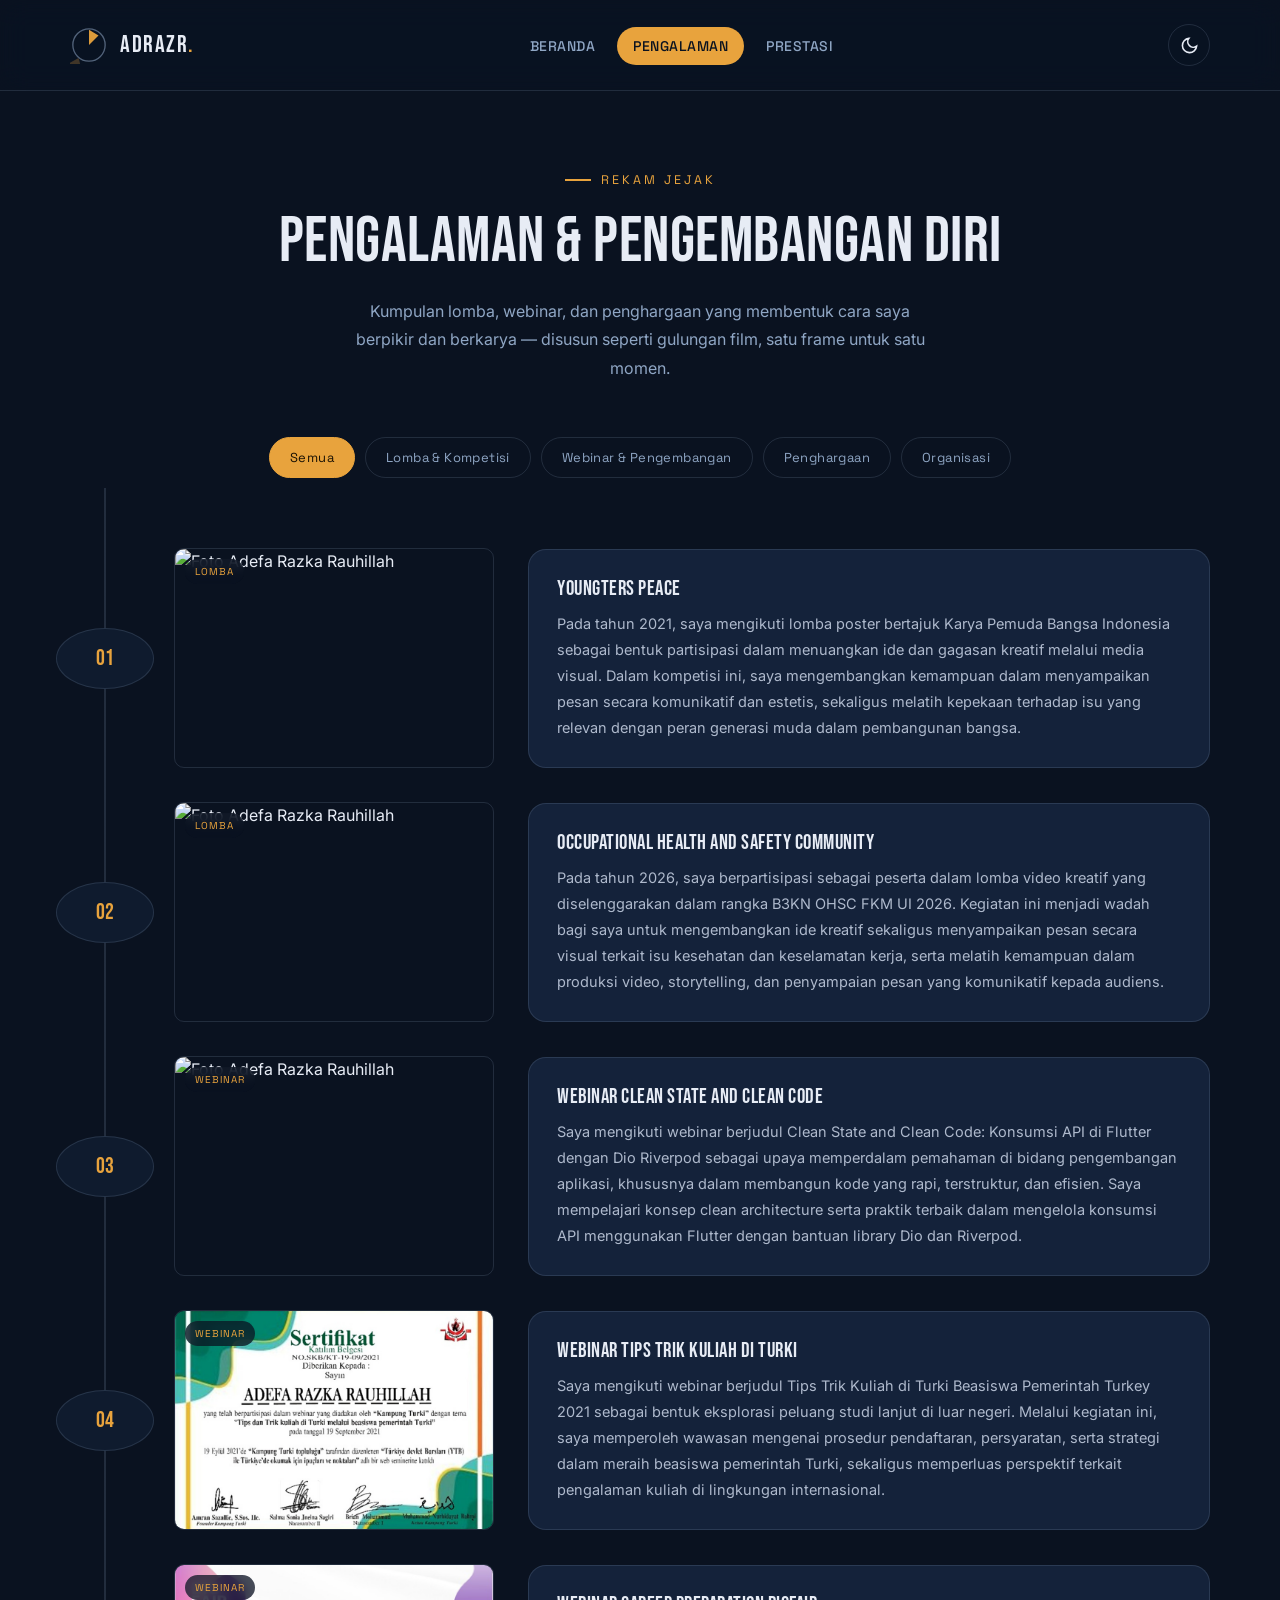
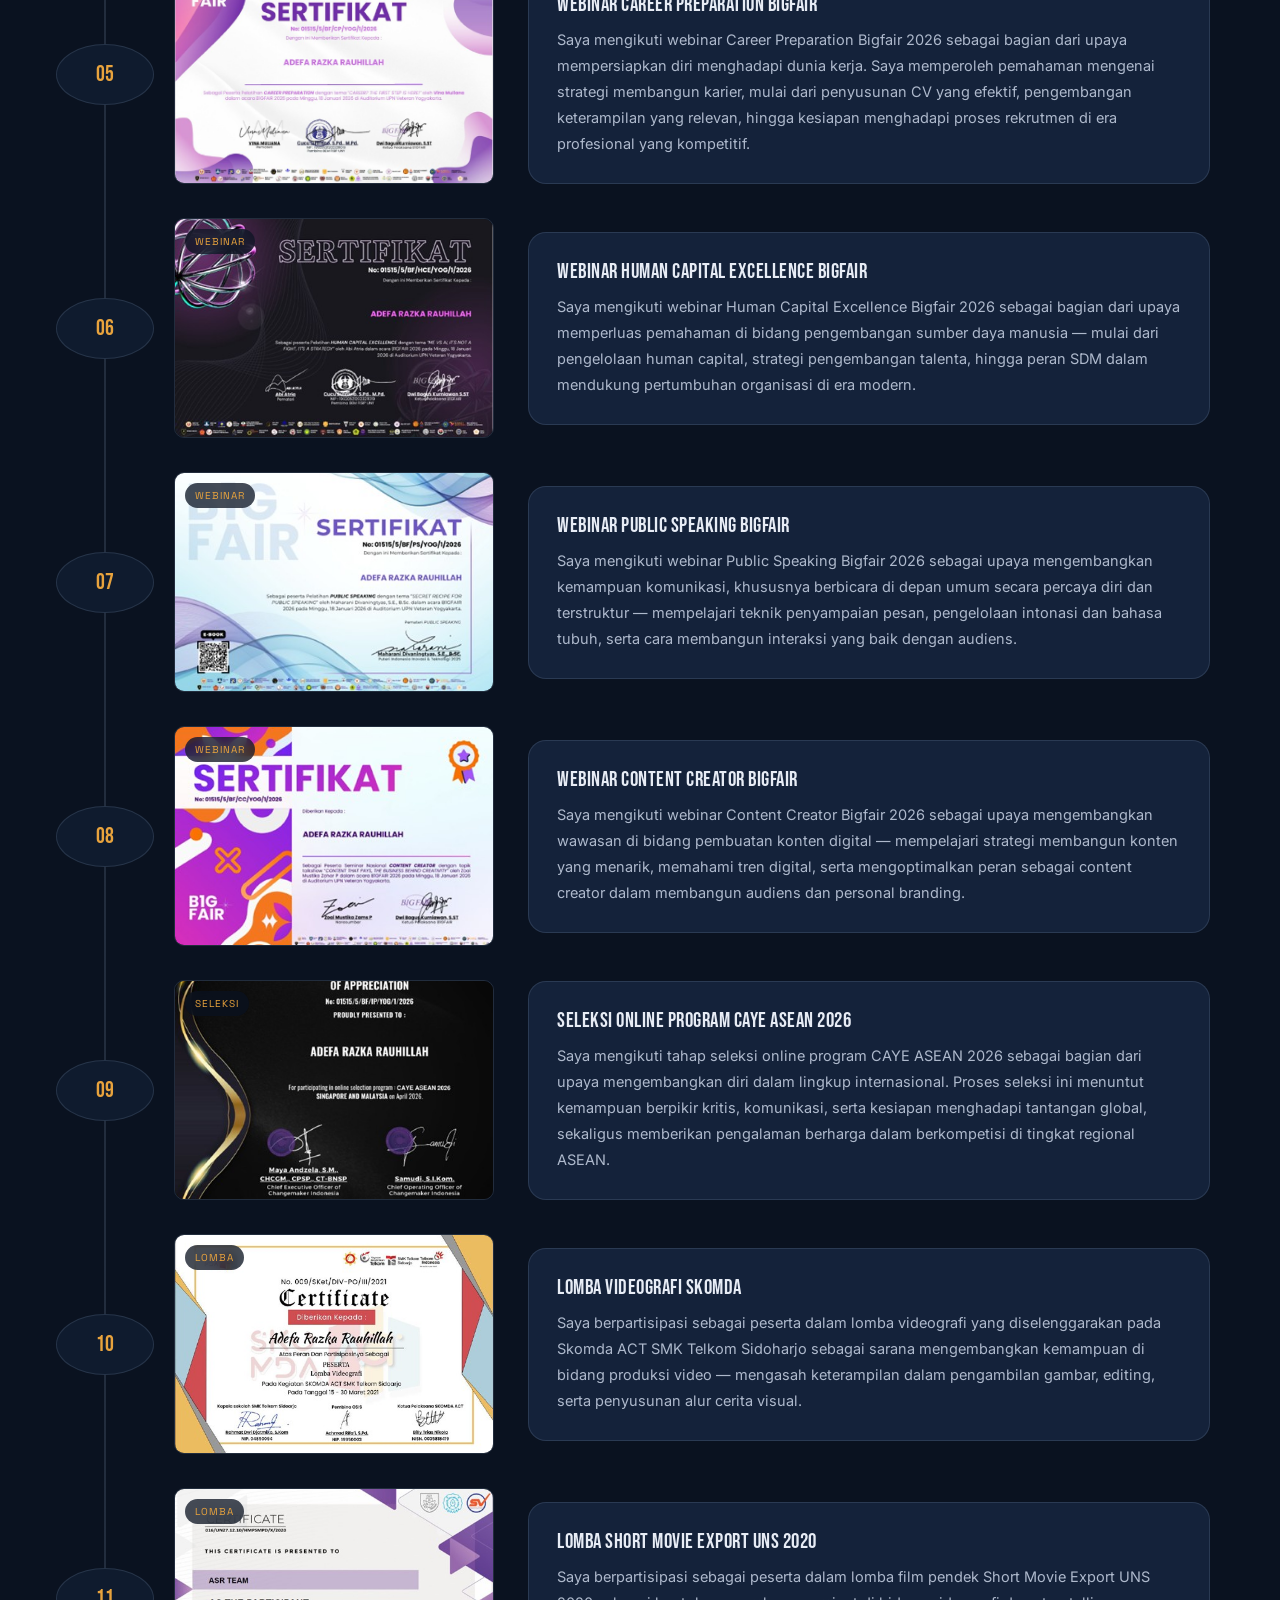
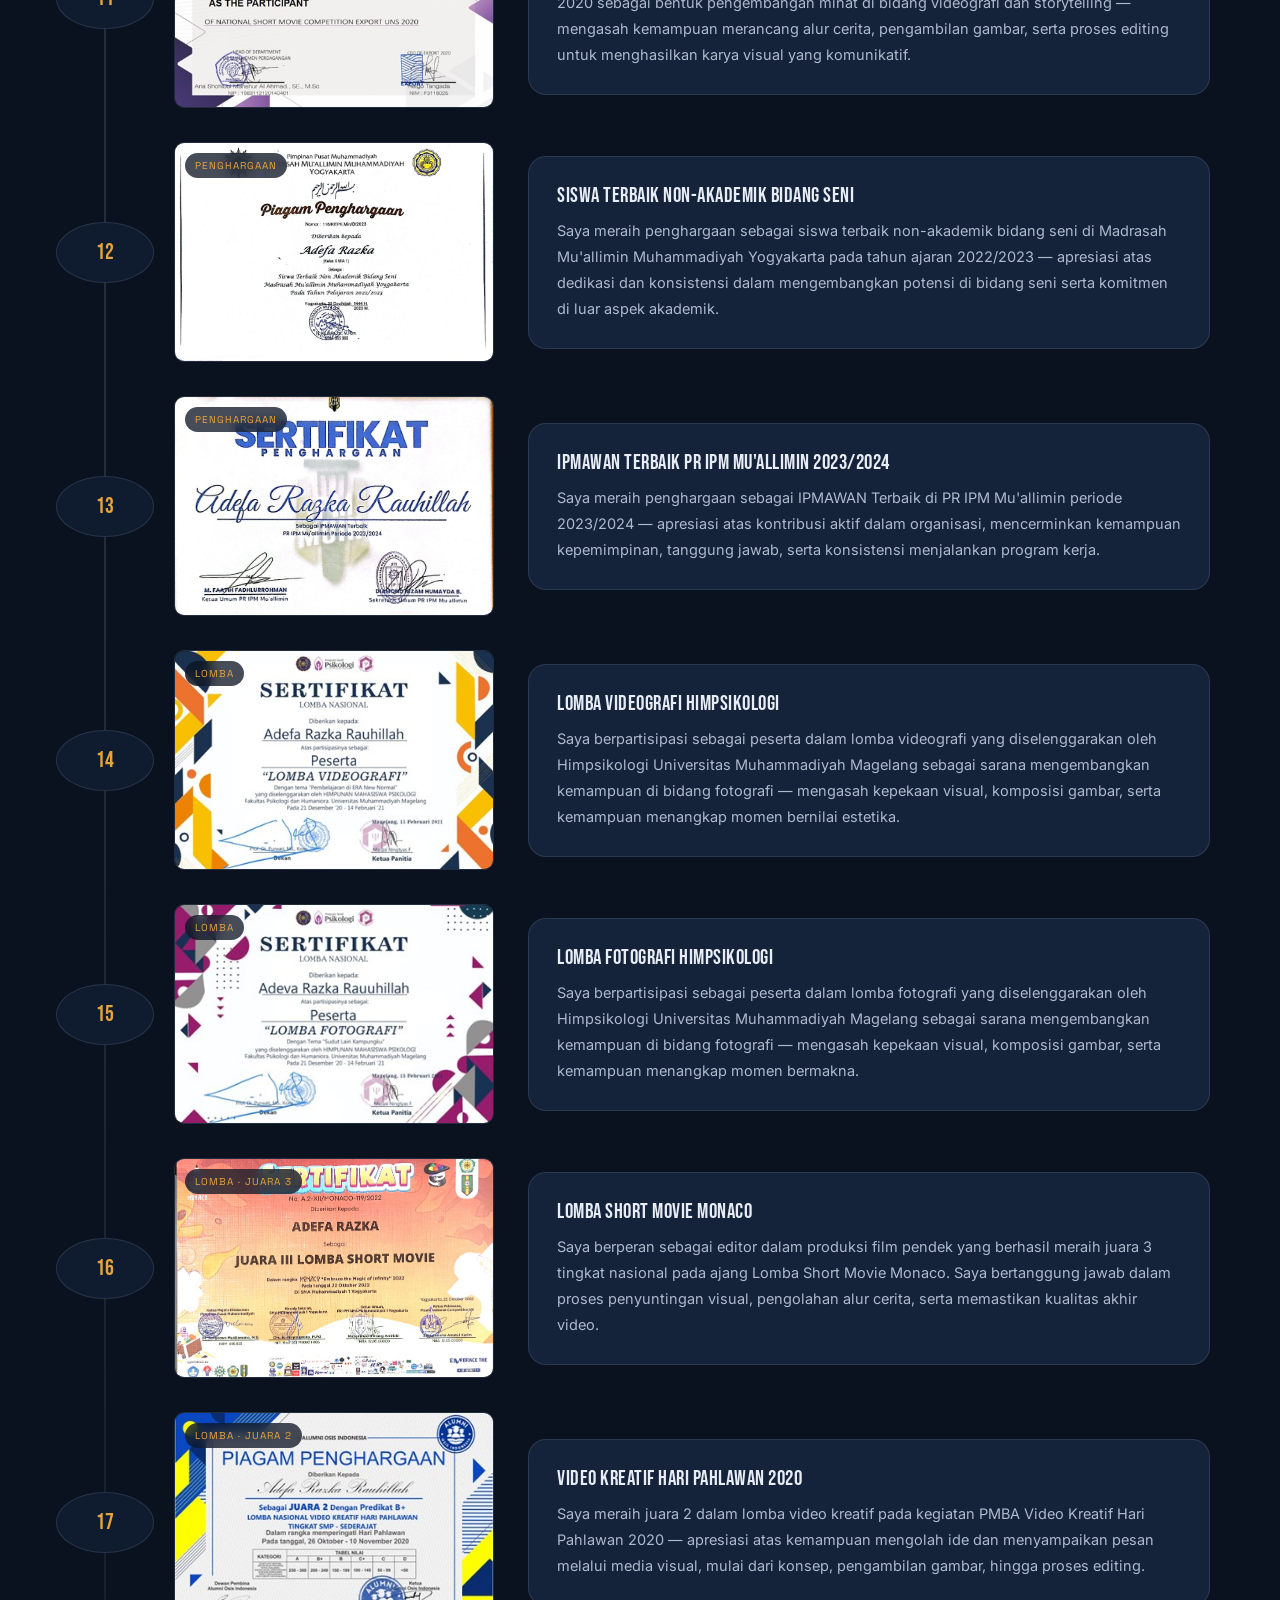
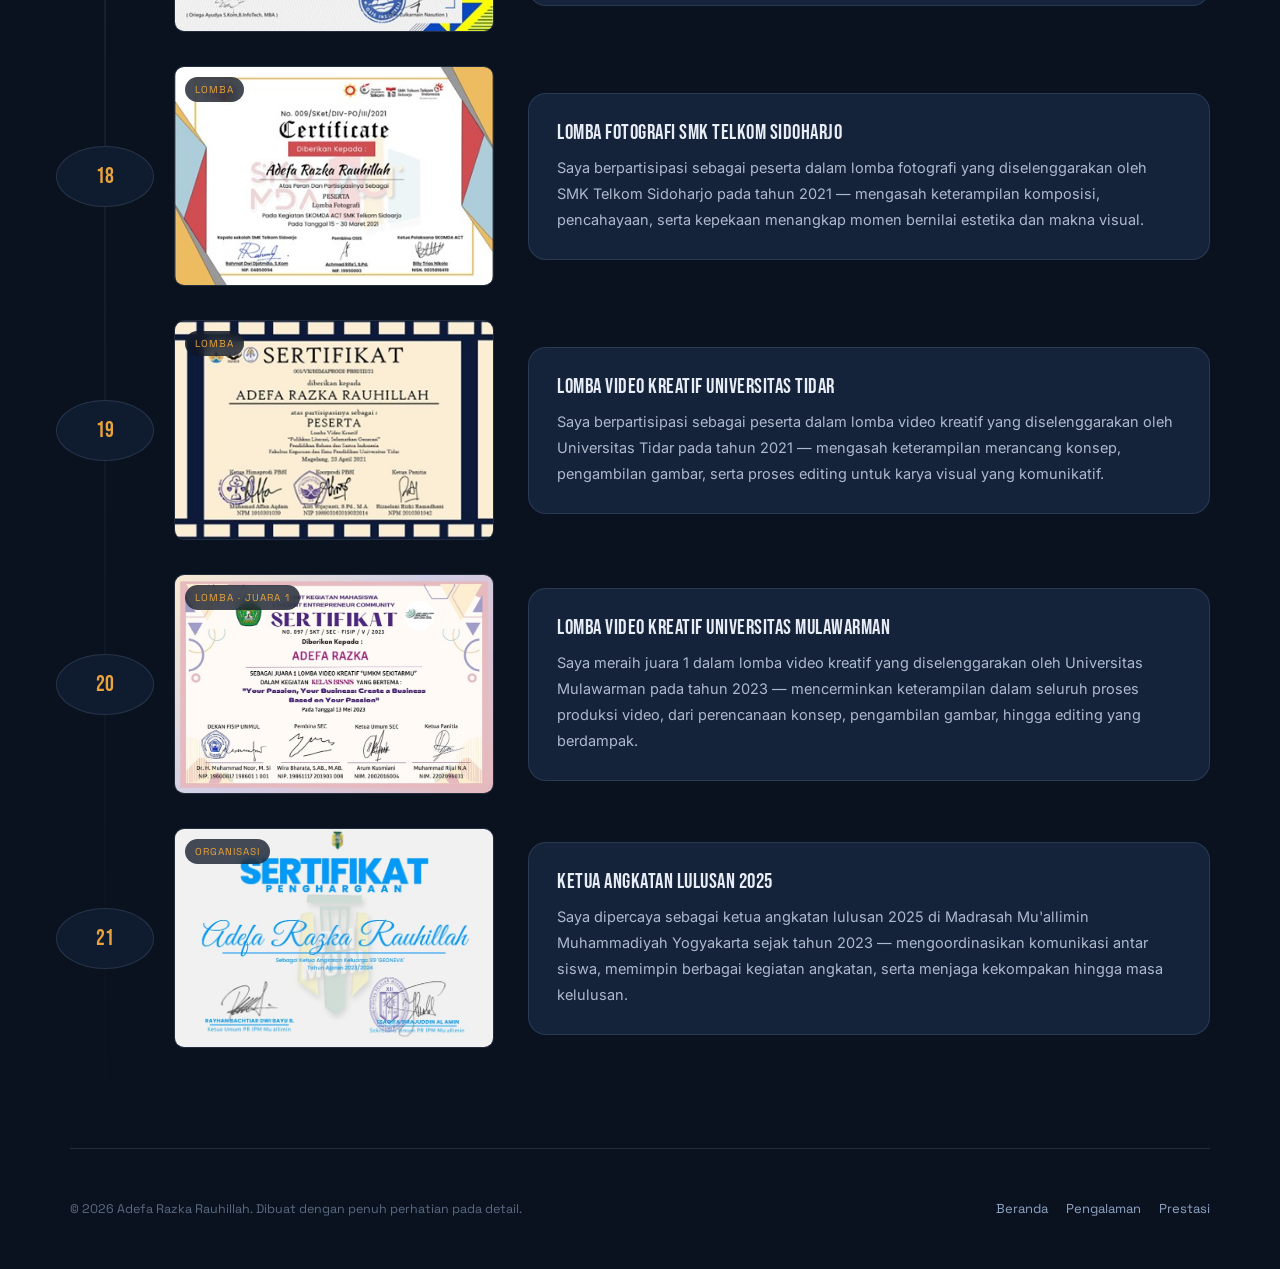
==== index1.html @ 3b056848 "first commit" ====
<!DOCTYPE html>
<html lang="id">
<head>
<meta charset="UTF-8">
<meta name="viewport" content="width=device-width, initial-scale=1.0">
<title>Pengalaman — Adefa Razka Rauhillah</title>
<meta name="description" content="Rekam jejak lomba, webinar, dan pengembangan diri Adefa Razka Rauhillah.">

<link href="https://cdn.jsdelivr.net/npm/bootstrap@5.3.0/dist/css/bootstrap.min.css" rel="stylesheet">
<link rel="stylesheet" href="stylee.css">
</head>
<body>

<nav class="navbar">
  <div class="container nav-inner">
    <a href="index.html" class="logo" aria-label="adrazr — beranda">
      <svg class="logo-mark" viewBox="0 0 40 40" xmlns="http://www.w3.org/2000/svg">
        <circle class="ring" cx="20" cy="20" r="17"></circle>
        <polygon class="blade" points="20,20 20,4 30,10" transform="rotate(0 20 20)"></polygon>
        <polygon class="blade" points="20,20 20,4 30,10" transform="rotate(60 20 20)"></polygon>
        <polygon class="blade" points="20,20 20,4 30,10" transform="rotate(120 20 20)"></polygon>
        <polygon class="blade" points="20,20 20,4 30,10" transform="rotate(180 20 20)"></polygon>
        <polygon class="blade" points="20,20 20,4 30,10" transform="rotate(240 20 20)"></polygon>
        <polygon class="blade" points="20,20 20,4 30,10" transform="rotate(300 20 20)"></polygon>
      </svg>
      <span class="logo-text">adrazr<span class="dot">.</span></span>
    </a>

    <ul class="nav-links">
      <li><a href="index.html">Beranda</a></li>
      <li><a href="index1.html">Pengalaman</a></li>
      <li><a href="index2.html">Prestasi</a></li>
    </ul>

    <div class="nav-tools">
      <button class="theme-toggle" aria-label="Ganti tema terang/gelap">
        <svg class="icon-moon" viewBox="0 0 24 24" fill="none" stroke="currentColor" stroke-width="2"><path d="M21 12.8A9 9 0 1 1 11.2 3 7 7 0 0 0 21 12.8Z"/></svg>
        <svg class="icon-sun" viewBox="0 0 24 24" fill="none" stroke="currentColor" stroke-width="2"><circle cx="12" cy="12" r="4"/><path d="M12 2v2M12 20v2M4.9 4.9l1.4 1.4M17.7 17.7l1.4 1.4M2 12h2M20 12h2M4.9 19.1l1.4-1.4M17.7 6.3l1.4-1.4"/></svg>
      </button>
      <button class="hamburger" aria-label="Buka menu"><span></span><span></span><span></span></button>
    </div>
  </div>
</nav>

<header class="prestasi-hero container">
  <div class="eyebrow" style="justify-content:center;">Rekam Jejak</div>
  <h1>Pengalaman &amp; Pengembangan Diri</h1>
  <p>Kumpulan lomba, webinar, dan penghargaan yang membentuk cara saya berpikir dan berkarya — disusun seperti gulungan film, satu frame untuk satu momen.</p>
</header>

<div class="container filter-bar">
  <button class="filter-btn active" data-filter="semua">Semua</button>
  <button class="filter-btn" data-filter="lomba">Lomba &amp; Kompetisi</button>
  <button class="filter-btn" data-filter="webinar">Webinar &amp; Pengembangan</button>
  <button class="filter-btn" data-filter="penghargaan">Penghargaan</button>
  <button class="filter-btn" data-filter="organisasi">Organisasi</button>
</div>

<section class="reel container">

  <div class="frame" data-category="lomba">
    <div class="frame-no">01</div>
    <div class="frame-media"><span class="frame-cat">Lomba</span><img src="asset/picture1.jpg" alt="Foto Adefa Razka Rauhillah"></div>
    <div class="frame-text">
      <h2>Youngters Peace</h2>
      <p>Pada tahun 2021, saya mengikuti lomba poster bertajuk Karya Pemuda Bangsa Indonesia sebagai bentuk partisipasi dalam menuangkan ide dan gagasan kreatif melalui media visual. Dalam kompetisi ini, saya mengembangkan kemampuan dalam menyampaikan pesan secara komunikatif dan estetis, sekaligus melatih kepekaan terhadap isu yang relevan dengan peran generasi muda dalam pembangunan bangsa.</p>
    </div>
  </div>

  <div class="frame" data-category="lomba">
    <div class="frame-no">02</div>
    <div class="frame-media"><span class="frame-cat">Lomba</span><img src="asset/picture2.jpg" alt="Foto Adefa Razka Rauhillah"></div>
    <div class="frame-text">
      <h2>Occupational Health and Safety Community</h2>
      <p>Pada tahun 2026, saya berpartisipasi sebagai peserta dalam lomba video kreatif yang diselenggarakan dalam rangka B3KN OHSC FKM UI 2026. Kegiatan ini menjadi wadah bagi saya untuk mengembangkan ide kreatif sekaligus menyampaikan pesan secara visual terkait isu kesehatan dan keselamatan kerja, serta melatih kemampuan dalam produksi video, storytelling, dan penyampaian pesan yang komunikatif kepada audiens.</p>
    </div>
  </div>

  <div class="frame" data-category="webinar">
    <div class="frame-no">03</div>
    <div class="frame-media"><span class="frame-cat">Webinar</span><img src="asset/picture3.jpg" alt="Foto Adefa Razka Rauhillah"></div>
    <div class="frame-text">
      <h2>Webinar Clean State and Clean Code</h2>
      <p>Saya mengikuti webinar berjudul Clean State and Clean Code: Konsumsi API di Flutter dengan Dio Riverpod sebagai upaya memperdalam pemahaman di bidang pengembangan aplikasi, khususnya dalam membangun kode yang rapi, terstruktur, dan efisien. Saya mempelajari konsep clean architecture serta praktik terbaik dalam mengelola konsumsi API menggunakan Flutter dengan bantuan library Dio dan Riverpod.</p>
    </div>
  </div>

  <div class="frame" data-category="webinar">
    <div class="frame-no">04</div>
    <div class="frame-media"><span class="frame-cat">Webinar</span><img src="asset/Picture4.jpg" alt="Foto Adefa Razka Rauhillah"></div>
    <div class="frame-text">
      <h2>Webinar Tips Trik Kuliah di Turki</h2>
      <p>Saya mengikuti webinar berjudul Tips Trik Kuliah di Turki Beasiswa Pemerintah Turkey 2021 sebagai bentuk eksplorasi peluang studi lanjut di luar negeri. Melalui kegiatan ini, saya memperoleh wawasan mengenai prosedur pendaftaran, persyaratan, serta strategi dalam meraih beasiswa pemerintah Turki, sekaligus memperluas perspektif terkait pengalaman kuliah di lingkungan internasional.</p>
    </div>
  </div>

  <div class="frame" data-category="webinar">
    <div class="frame-no">05</div>
    <div class="frame-media"><span class="frame-cat">Webinar</span><img src="asset/Picture5.jpg" alt="Foto Adefa Razka Rauhillah"></div>
    <div class="frame-text">
      <h2>Webinar Career Preparation Bigfair</h2>
      <p>Saya mengikuti webinar Career Preparation Bigfair 2026 sebagai bagian dari upaya mempersiapkan diri menghadapi dunia kerja. Saya memperoleh pemahaman mengenai strategi membangun karier, mulai dari penyusunan CV yang efektif, pengembangan keterampilan yang relevan, hingga kesiapan menghadapi proses rekrutmen di era profesional yang kompetitif.</p>
    </div>
  </div>

  <div class="frame" data-category="webinar">
    <div class="frame-no">06</div>
    <div class="frame-media"><span class="frame-cat">Webinar</span><img src="asset/Picture6.jpg" alt="Foto Adefa Razka Rauhillah"></div>
    <div class="frame-text">
      <h2>Webinar Human Capital Excellence Bigfair</h2>
      <p>Saya mengikuti webinar Human Capital Excellence Bigfair 2026 sebagai bagian dari upaya memperluas pemahaman di bidang pengembangan sumber daya manusia — mulai dari pengelolaan human capital, strategi pengembangan talenta, hingga peran SDM dalam mendukung pertumbuhan organisasi di era modern.</p>
    </div>
  </div>

  <div class="frame" data-category="webinar">
    <div class="frame-no">07</div>
    <div class="frame-media"><span class="frame-cat">Webinar</span><img src="asset/Picture7.jpg" alt="Foto Adefa Razka Rauhillah"></div>
    <div class="frame-text">
      <h2>Webinar Public Speaking Bigfair</h2>
      <p>Saya mengikuti webinar Public Speaking Bigfair 2026 sebagai upaya mengembangkan kemampuan komunikasi, khususnya berbicara di depan umum secara percaya diri dan terstruktur — mempelajari teknik penyampaian pesan, pengelolaan intonasi dan bahasa tubuh, serta cara membangun interaksi yang baik dengan audiens.</p>
    </div>
  </div>

  <div class="frame" data-category="webinar">
    <div class="frame-no">08</div>
    <div class="frame-media"><span class="frame-cat">Webinar</span><img src="asset/Picture8.jpg" alt="Foto Adefa Razka Rauhillah"></div>
    <div class="frame-text">
      <h2>Webinar Content Creator Bigfair</h2>
      <p>Saya mengikuti webinar Content Creator Bigfair 2026 sebagai upaya mengembangkan wawasan di bidang pembuatan konten digital — mempelajari strategi membangun konten yang menarik, memahami tren digital, serta mengoptimalkan peran sebagai content creator dalam membangun audiens dan personal branding.</p>
    </div>
  </div>

  <div class="frame" data-category="lomba">
    <div class="frame-no">09</div>
    <div class="frame-media"><span class="frame-cat">Seleksi</span><img src="asset/Picture9.jpg" alt="Foto Adefa Razka Rauhillah"></div>
    <div class="frame-text">
      <h2>Seleksi Online Program CAYE ASEAN 2026</h2>
      <p>Saya mengikuti tahap seleksi online program CAYE ASEAN 2026 sebagai bagian dari upaya mengembangkan diri dalam lingkup internasional. Proses seleksi ini menuntut kemampuan berpikir kritis, komunikasi, serta kesiapan menghadapi tantangan global, sekaligus memberikan pengalaman berharga dalam berkompetisi di tingkat regional ASEAN.</p>
    </div>
  </div>

  <div class="frame" data-category="lomba">
    <div class="frame-no">10</div>
    <div class="frame-media"><span class="frame-cat">Lomba</span><img src="asset/Picture10.jpg" alt="Foto Adefa Razka Rauhillah"></div>
    <div class="frame-text">
      <h2>Lomba Videografi Skomda</h2>
      <p>Saya berpartisipasi sebagai peserta dalam lomba videografi yang diselenggarakan pada Skomda ACT SMK Telkom Sidoharjo sebagai sarana mengembangkan kemampuan di bidang produksi video — mengasah keterampilan dalam pengambilan gambar, editing, serta penyusunan alur cerita visual.</p>
    </div>
  </div>

  <div class="frame" data-category="lomba">
    <div class="frame-no">11</div>
    <div class="frame-media"><span class="frame-cat">Lomba</span><img src="asset/Picture11.jpg" alt="Foto Adefa Razka Rauhillah"></div>
    <div class="frame-text">
      <h2>Lomba Short Movie Export UNS 2020</h2>
      <p>Saya berpartisipasi sebagai peserta dalam lomba film pendek Short Movie Export UNS 2020 sebagai bentuk pengembangan minat di bidang videografi dan storytelling — mengasah kemampuan merancang alur cerita, pengambilan gambar, serta proses editing untuk menghasilkan karya visual yang komunikatif.</p>
    </div>
  </div>

  <div class="frame" data-category="penghargaan">
    <div class="frame-no">12</div>
    <div class="frame-media"><span class="frame-cat">Penghargaan</span><img src="asset/Picture12.jpg" alt="Foto Adefa Razka Rauhillah"></div>
    <div class="frame-text">
      <h2>Siswa Terbaik Non-Akademik Bidang Seni</h2>
      <p>Saya meraih penghargaan sebagai siswa terbaik non-akademik bidang seni di Madrasah Mu'allimin Muhammadiyah Yogyakarta pada tahun ajaran 2022/2023 — apresiasi atas dedikasi dan konsistensi dalam mengembangkan potensi di bidang seni serta komitmen di luar aspek akademik.</p>
    </div>
  </div>

  <div class="frame" data-category="penghargaan">
    <div class="frame-no">13</div>
    <div class="frame-media"><span class="frame-cat">Penghargaan</span><img src="asset/Picture13.jpg" alt="Foto Adefa Razka Rauhillah"></div>
    <div class="frame-text">
      <h2>IPMAWAN Terbaik PR IPM Mu'allimin 2023/2024</h2>
      <p>Saya meraih penghargaan sebagai IPMAWAN Terbaik di PR IPM Mu'allimin periode 2023/2024 — apresiasi atas kontribusi aktif dalam organisasi, mencerminkan kemampuan kepemimpinan, tanggung jawab, serta konsistensi menjalankan program kerja.</p>
    </div>
  </div>

  <div class="frame" data-category="lomba">
    <div class="frame-no">14</div>
    <div class="frame-media"><span class="frame-cat">Lomba</span><img src="asset/Picture14.jpg" alt="Foto Adefa Razka Rauhillah"></div>
    <div class="frame-text">
      <h2>Lomba Videografi Himpsikologi</h2>
      <p>Saya berpartisipasi sebagai peserta dalam lomba videografi yang diselenggarakan oleh Himpsikologi Universitas Muhammadiyah Magelang sebagai sarana mengembangkan kemampuan di bidang fotografi — mengasah kepekaan visual, komposisi gambar, serta kemampuan menangkap momen bernilai estetika.</p>
    </div>
  </div>

  <div class="frame" data-category="lomba">
    <div class="frame-no">15</div>
    <div class="frame-media"><span class="frame-cat">Lomba</span><img src="asset/Picture15.jpg" alt="Foto Adefa Razka Rauhillah"></div>
    <div class="frame-text">
      <h2>Lomba Fotografi Himpsikologi</h2>
      <p>Saya berpartisipasi sebagai peserta dalam lomba fotografi yang diselenggarakan oleh Himpsikologi Universitas Muhammadiyah Magelang sebagai sarana mengembangkan kemampuan di bidang fotografi — mengasah kepekaan visual, komposisi gambar, serta kemampuan menangkap momen bermakna.</p>
    </div>
  </div>

  <div class="frame" data-category="lomba">
    <div class="frame-no">16</div>
    <div class="frame-media"><span class="frame-cat">Lomba · Juara 3</span><img src="asset/Picture16.jpg" alt="Foto Adefa Razka Rauhillah"></div>
    <div class="frame-text">
      <h2>Lomba Short Movie Monaco</h2>
      <p>Saya berperan sebagai editor dalam produksi film pendek yang berhasil meraih juara 3 tingkat nasional pada ajang Lomba Short Movie Monaco. Saya bertanggung jawab dalam proses penyuntingan visual, pengolahan alur cerita, serta memastikan kualitas akhir video.</p>
    </div>
  </div>

  <div class="frame" data-category="lomba">
    <div class="frame-no">17</div>
    <div class="frame-media"><span class="frame-cat">Lomba · Juara 2</span><img src="asset/Picture17.jpg" alt="Foto Adefa Razka Rauhillah"></div>
    <div class="frame-text">
      <h2>Video Kreatif Hari Pahlawan 2020</h2>
      <p>Saya meraih juara 2 dalam lomba video kreatif pada kegiatan PMBA Video Kreatif Hari Pahlawan 2020 — apresiasi atas kemampuan mengolah ide dan menyampaikan pesan melalui media visual, mulai dari konsep, pengambilan gambar, hingga proses editing.</p>
    </div>
  </div>

  <div class="frame" data-category="lomba">
    <div class="frame-no">18</div>
    <div class="frame-media"><span class="frame-cat">Lomba</span><img src="asset/Picture18.jpg" alt="Foto Adefa Razka Rauhillah"></div>
    <div class="frame-text">
      <h2>Lomba Fotografi SMK Telkom Sidoharjo</h2>
      <p>Saya berpartisipasi sebagai peserta dalam lomba fotografi yang diselenggarakan oleh SMK Telkom Sidoharjo pada tahun 2021 — mengasah keterampilan komposisi, pencahayaan, serta kepekaan menangkap momen bernilai estetika dan makna visual.</p>
    </div>
  </div>

  <div class="frame" data-category="lomba">
    <div class="frame-no">19</div>
    <div class="frame-media"><span class="frame-cat">Lomba</span><img src="asset/Picture19.jpg" alt="Foto Adefa Razka Rauhillah"></div>
    <div class="frame-text">
      <h2>Lomba Video Kreatif Universitas Tidar</h2>
      <p>Saya berpartisipasi sebagai peserta dalam lomba video kreatif yang diselenggarakan oleh Universitas Tidar pada tahun 2021 — mengasah keterampilan merancang konsep, pengambilan gambar, serta proses editing untuk karya visual yang komunikatif.</p>
    </div>
  </div>

  <div class="frame" data-category="lomba">
    <div class="frame-no">20</div>
    <div class="frame-media"><span class="frame-cat">Lomba · Juara 1</span><img src="asset/Picture20.jpg" alt="Foto Adefa Razka Rauhillah"></div>
    <div class="frame-text">
      <h2>Lomba Video Kreatif Universitas Mulawarman</h2>
      <p>Saya meraih juara 1 dalam lomba video kreatif yang diselenggarakan oleh Universitas Mulawarman pada tahun 2023 — mencerminkan keterampilan dalam seluruh proses produksi video, dari perencanaan konsep, pengambilan gambar, hingga editing yang berdampak.</p>
    </div>
  </div>

  <div class="frame" data-category="organisasi">
    <div class="frame-no">21</div>
    <div class="frame-media"><span class="frame-cat">Organisasi</span><img src="asset/Picture22.jpg" alt="Foto Adefa Razka Rauhillah"></div>
    <div class="frame-text">
      <h2>Ketua Angkatan Lulusan 2025</h2>
      <p>Saya dipercaya sebagai ketua angkatan lulusan 2025 di Madrasah Mu'allimin Muhammadiyah Yogyakarta sejak tahun 2023 — mengoordinasikan komunikasi antar siswa, memimpin berbagai kegiatan angkatan, serta menjaga kekompakan hingga masa kelulusan.</p>
    </div>
  </div>

</section>

<footer class="footer container">
  <small>© 2026 Adefa Razka Rauhillah. Dibuat dengan penuh perhatian pada detail.</small>
  <div class="flinks">
    <a href="index.html">Beranda</a>
    <a href="index1.html">Pengalaman</a>
    <a href="index2.html">Prestasi</a>
  </div>
</footer>

<button class="to-top" aria-label="Kembali ke atas">↑</button>

<script src="script.js"></script>
</body>
</html>
---- stylee.css ----
/* ==========================================================================
   ADRAZR — PORTFOLIO STYLESHEET
   Tema: "Behind the Lens" — aperture, color-grading (teal x amber), film reel
   ========================================================================== */

@import url('https://fonts.googleapis.com/css2?family=Bebas+Neue&family=Space+Grotesk:wght@400;500;600;700&family=Inter:wght@400;500;600&display=swap');

:root{
  /* -------- warna: night-grade (dingin) x tungsten (hangat) -------- */
  --ink:        #0A1220;
  --navy:       #0F1B2E;
  --panel:      #14223A;
  --panel-2:    #1B2C48;
  --steel:      #3E5C76;
  --mist:       #8FA6C4;
  --mist-dim:   #5B6B82;
  --paper:      #EEF1F6;
  --paper-2:    #FFFFFF;
  --ink-text:   #10192B;
  --muted:      #55637A;
  --amber:      #E8A33D;
  --amber-2:    #F2C275;
  --line:       rgba(143,166,196,0.18);

  --font-display: 'Bebas Neue', sans-serif;
  --font-ui: 'Space Grotesk', sans-serif;
  --font-body: 'Inter', sans-serif;

  --radius: 18px;
  --radius-sm: 10px;
  --ease: cubic-bezier(.22,.68,.28,1);

  color-scheme: dark;
}

/* -------- mode terang (toggle) -------- */
body.light{
  --bg-app: var(--paper);
  --text-app: var(--ink-text);
}
body:not(.light){
  --bg-app: var(--ink);
  --text-app: #E7ECF5;
}

*,*::before,*::after{ box-sizing:border-box; }
html{ scroll-behavior:smooth; }

body{
  margin:0;
  background: var(--bg-app);
  color: var(--text-app);
  font-family: var(--font-body);
  -webkit-font-smoothing:antialiased;
  overflow-x:hidden;
  transition: background .4s var(--ease), color .4s var(--ease);
}

img{ max-width:100%; display:block; }
a{ color:inherit; text-decoration:none; }
ul{ margin:0; padding:0; list-style:none; }
h1,h2,h3{ font-family: var(--font-display); letter-spacing:.5px; margin:0; }
p{ margin:0; }

/* scrollbar sinematik */
::-webkit-scrollbar{ width:10px; }
::-webkit-scrollbar-track{ background: var(--ink); }
::-webkit-scrollbar-thumb{ background: var(--amber); border-radius:10px; }

.container{ width:min(1180px, 92%); margin-inline:auto; }
.reveal{ opacity:0; transform: translateY(36px); transition: opacity .7s var(--ease), transform .7s var(--ease); }
.reveal.show{ opacity:1; transform: translateY(0); }

.eyebrow{
  font-family: var(--font-ui);
  font-size:12.5px;
  letter-spacing:3px;
  text-transform:uppercase;
  color: var(--amber);
  display:flex; align-items:center; gap:10px;
  margin-bottom:14px;
}
.eyebrow::before{
  content:""; width:26px; height:2px; background: var(--amber);
}

.btn{
  font-family: var(--font-ui);
  font-weight:600;
  font-size:14.5px;
  letter-spacing:.4px;
  padding:13px 26px;
  border-radius: 999px;
  border:1px solid transparent;
  cursor:pointer;
  display:inline-flex;
  align-items:center;
  gap:8px;
  transition: transform .25s var(--ease), background .25s, color .25s, border-color .25s;
}
.btn-solid{ background: var(--amber); color:#1a1204; }
.btn-solid:hover{ transform:translateY(-3px); background: var(--amber-2); }
.btn-outline{ border-color: var(--line); color: var(--text-app); }
.btn-outline:hover{ border-color: var(--amber); color: var(--amber); transform:translateY(-3px); }

/* ==========================================================================
   NAVBAR
   ========================================================================== */
.navbar{
  position:sticky; top:0; z-index:999;
  background: rgba(10,18,32,0.72);
  backdrop-filter: blur(14px) saturate(140%);
  border-bottom:1px solid var(--line);
  transition: box-shadow .3s, background .3s;
}
body.light .navbar{ background: rgba(255,255,255,0.75); }
.navbar.scrolled{ box-shadow: 0 10px 30px rgba(0,0,0,.35); }

.nav-inner{
  display:flex; align-items:center; justify-content:space-between;
  padding:16px 0;
}

.logo{ display:flex; align-items:center; gap:12px; }
.logo-mark{ width:38px; height:38px; flex-shrink:0; }
.logo-mark .ring{ fill:none; stroke: var(--mist); stroke-width:1.4; opacity:.55; }
.logo-mark .blade{ fill: var(--amber); transform-origin:20px 20px; }
.logo-mark .blade:nth-child(2){ opacity:.95; }
.logo-mark .blade:nth-child(3){ opacity:.8; }
.logo-mark .blade:nth-child(4){ opacity:.65; }
.logo-mark .blade:nth-child(5){ opacity:.5; }
.logo-mark .blade:nth-child(6){ opacity:.35; }
.logo-mark .blade:nth-child(7){ opacity:.25; }
.logo:hover .logo-mark{ animation: iris-spin .6s var(--ease); }
@keyframes iris-spin{ to{ transform: rotate(45deg); } }

.logo-text{
  font-family: var(--font-display);
  font-size:24px;
  letter-spacing:1.5px;
  text-transform:lowercase;
  color: var(--text-app);
}
.logo-text .dot{ color: var(--amber); }

.nav-links{ display:flex; align-items:center; gap:6px; }
.nav-links a{
  font-family: var(--font-ui);
  font-size:14px; font-weight:500; letter-spacing:.5px;
  text-transform:uppercase;
  padding:10px 16px;
  border-radius:999px;
  position:relative;
  color: var(--mist);
  transition: color .25s, background .25s;
}
.nav-links a:hover{ color: var(--text-app); background: var(--panel); }
.nav-links a.active{ color: var(--ink); background: var(--amber); }
body.light .nav-links a.active{ color:#1a1204; }

.nav-tools{ display:flex; align-items:center; gap:10px; }
.theme-toggle{
  width:42px; height:42px; border-radius:50%;
  border:1px solid var(--line); background:transparent;
  color: var(--text-app); cursor:pointer;
  display:flex; align-items:center; justify-content:center;
  transition: transform .3s var(--ease), border-color .3s;
}
.theme-toggle:hover{ transform: rotate(20deg); border-color: var(--amber); }
.theme-toggle svg{ width:19px; height:19px; }
.theme-toggle .icon-sun{ display:none; }
body.light .theme-toggle .icon-moon{ display:none; }
body.light .theme-toggle .icon-sun{ display:block; }

.hamburger{
  display:none; width:42px; height:42px; border-radius:50%;
  border:1px solid var(--line); background:transparent; cursor:pointer;
  position:relative;
}
.hamburger span{
  position:absolute; left:11px; right:11px; height:2px; background: var(--text-app);
  transition: transform .3s, opacity .3s;
}
.hamburger span:nth-child(1){ top:15px; }
.hamburger span:nth-child(2){ top:20px; }
.hamburger span:nth-child(3){ top:25px; }
.navbar.open .hamburger span:nth-child(1){ transform: translateY(5px) rotate(45deg); }
.navbar.open .hamburger span:nth-child(2){ opacity:0; }
.navbar.open .hamburger span:nth-child(3){ transform: translateY(-5px) rotate(-45deg); }

/* ==========================================================================
   HERO
   ========================================================================== */
.hero{
  position:relative;
  padding:110px 0 90px;
  overflow:hidden;
  background:
    radial-gradient(60% 50% at 82% 10%, rgba(232,163,61,0.14), transparent 60%),
    radial-gradient(70% 60% at 10% 90%, rgba(63,92,118,0.35), transparent 60%);
}
.hero-grain{
  position:absolute; inset:0; pointer-events:none; opacity:.05; mix-blend-mode:overlay;
}
.hero-inner{
  display:grid; grid-template-columns:1.15fr .85fr; gap:60px; align-items:center;
}
.slate{
  display:inline-flex; align-items:center; gap:10px;
  font-family: var(--font-ui); font-size:12px; letter-spacing:2px; text-transform:uppercase;
  color: var(--mist); border:1px solid var(--line); padding:8px 16px; border-radius:999px;
  margin-bottom:26px;
}
.slate .dot{ width:8px; height:8px; border-radius:50%; background:#ff5f57; }

.greeting-row{ min-height:64px; margin-bottom:6px; }
.greeting-text{
  font-family: var(--font-display);
  font-size: clamp(34px, 5vw, 54px);
  color: var(--amber);
  letter-spacing:1px;
}
.greeting-text::after{
  content:"|"; margin-left:4px; color: var(--amber); animation: blink 1s step-end infinite;
}
@keyframes blink{ 50%{ opacity:0; } }

.hero h1{
  font-size: clamp(40px, 6.4vw, 76px);
  line-height:1;
  color: var(--text-app);
  margin-bottom:18px;
}
.hero h1 span{ color: var(--amber); }

.role-marquee{
  display:flex; flex-wrap:wrap; gap:10px; margin-bottom:26px;
}
.role-pill{
  font-family: var(--font-ui); font-size:13px; letter-spacing:.4px;
  padding:8px 15px; border-radius:999px; border:1px solid var(--line); color: var(--mist);
}

.hero p.desc{
  color: var(--muted);
  font-size:16px; line-height:1.8;
  max-width:560px;
  margin-bottom:34px;
}
body:not(.light) .hero p.desc{ color:#B7C2D6; }

.hero-cta{ display:flex; gap:16px; flex-wrap:wrap; margin-bottom:46px; }

.stat-row{ display:flex; gap:38px; flex-wrap:wrap; }
.stat b{
  font-family: var(--font-display); font-size:38px; color: var(--text-app); display:block;
  line-height:1;
}
.stat b .amber{ color: var(--amber); }
.stat span{ font-family: var(--font-ui); font-size:12px; letter-spacing:.5px; color: var(--mist); text-transform:uppercase; }

/* -------- foto hero: bingkai aperture -------- */
.hero-photo{ position:relative; justify-self:center; }
.aperture-frame{
  position:relative; width:320px; height:320px;
}
.aperture-frame svg.ring-deco{
  position:absolute; inset:-22px; width:calc(100% + 44px); height:calc(100% + 44px);
  animation: spin 26s linear infinite;
}
@keyframes spin{ to{ transform: rotate(360deg); } }
.aperture-frame img{
  width:100%; height:100%; object-fit:cover; border-radius:50%;
  border:5px solid var(--amber);
  box-shadow: 0 25px 60px rgba(0,0,0,.45);
  position:relative; z-index:2;
}
.aperture-photo{
  width:100%; height:100%; border-radius:50%;
  border:5px solid var(--amber);
  background: conic-gradient(from 200deg, var(--panel), var(--steel), var(--panel-2), var(--panel));
  box-shadow: 0 25px 60px rgba(0,0,0,.45);
  position:relative; z-index:2;
  display:flex; align-items:center; justify-content:center;
}
.aperture-photo span{
  font-family: var(--font-display); font-size:56px; letter-spacing:3px; color: var(--paper);
  text-shadow: 0 4px 20px rgba(0,0,0,.4);
}
.ring-deco text{ font-family: var(--font-ui); font-size:9px; fill: var(--mist); letter-spacing:1px; }
.ring-deco circle{ fill:none; stroke: var(--line); }
.ring-deco .tick{ stroke: var(--mist-dim); stroke-width:1.5; }

.frame-tag{
  position:absolute; bottom:-14px; left:50%; translate:-50% 0;
  background: var(--amber); color:#1a1204; z-index:3;
  font-family: var(--font-ui); font-weight:700; font-size:12px; letter-spacing:1px;
  padding:8px 18px; border-radius:999px; white-space:nowrap;
  box-shadow: 0 10px 20px rgba(0,0,0,.3);
}

/* ==========================================================================
   ABOUT
   ========================================================================== */
.about{ padding:100px 0; }
.about-inner{ display:grid; grid-template-columns:.8fr 1.2fr; gap:70px; align-items:start; }
.about-card{
  background: var(--panel); border:1px solid var(--line); border-radius: var(--radius);
  padding:26px; position:relative;
}
body.light .about-card{ background: var(--paper-2); box-shadow:0 20px 50px rgba(20,30,50,.08); }
.about-card img{ border-radius: calc(var(--radius) - 8px); width:100%; aspect-ratio:1/1; object-fit:cover; }
.about-card .film-strip{
  position:absolute; top:0; bottom:0; width:14px; left:-14px;
  background-image: repeating-linear-gradient(var(--ink) 0 10px, transparent 10px 20px);
  opacity:.5; display:none;
}
.about h2{ font-size:38px; margin-bottom:20px; }
.about p{ color: var(--muted); line-height:1.9; font-size:15.5px; }
body:not(.light) .about p{ color:#B7C2D6; }
.about-quote{
  margin-top:26px; padding-left:20px; border-left:3px solid var(--amber);
  font-family: var(--font-ui); font-size:15px; color: var(--amber);
}

/* ==========================================================================
   SKILLS
   ========================================================================== */
.skills{ padding:90px 0; background: var(--navy); }
body.light .skills{ background: var(--paper-2); }
.skills-head{ max-width:640px; margin-bottom:50px; }
.skills-head h2{ font-size:38px; }
.skills-head p{ color: var(--muted); margin-top:14px; line-height:1.8; }

.skill-groups{ display:grid; grid-template-columns:1fr 1fr; gap:36px; }
.skill-panel{
  background: var(--panel); border:1px solid var(--line); border-radius: var(--radius);
  padding:30px;
}
body.light .skill-panel{ background: var(--paper); }
.skill-panel h3{
  font-family: var(--font-ui); font-size:14px; letter-spacing:2px; text-transform:uppercase;
  color: var(--amber); margin-bottom:22px; font-weight:700;
}
.skill-tags{ display:flex; flex-wrap:wrap; gap:10px; }
.tag{
  font-family: var(--font-ui); font-size:13.5px;
  padding:9px 15px; border-radius:10px;
  background: var(--panel-2); border:1px solid var(--line);
  color: var(--text-app);
  display:flex; flex-direction:column; gap:2px;
  transition: transform .25s var(--ease), border-color .25s;
}
body.light .tag{ background:#F4F6FA; }
.tag:hover{ transform: translateY(-4px); border-color: var(--amber); }
.tag small{ font-family:var(--font-body); font-size:10.5px; color: var(--mist-dim); text-transform:uppercase; letter-spacing:.5px; }

/* ==========================================================================
   SOCIAL CARDS
   ========================================================================== */
.social{ padding:90px 0 110px; }
.social-grid{ display:grid; grid-template-columns:repeat(3,1fr); gap:26px; }
.scard{
  background: var(--panel); border:1px solid var(--line); border-radius: var(--radius);
  padding:34px 28px; text-align:left; position:relative; overflow:hidden;
  transition: transform .35s var(--ease), border-color .35s;
}
body.light .scard{ background: var(--paper-2); box-shadow:0 20px 50px rgba(20,30,50,.06); }
.scard:hover{ transform: translateY(-10px); border-color: var(--amber); }
.scard .sicon{ width:42px; height:42px; margin-bottom:18px; color: var(--amber); }
.scard h2{ font-size:22px; margin-bottom:12px; letter-spacing:1px; }
.scard p{ color: var(--muted); font-size:14px; line-height:1.75; margin-bottom:22px; }
body:not(.light) .scard p{ color:#AEB9CC; }
.scard-hint{
  position:absolute; top:16px; right:18px; font-family:var(--font-ui);
  font-size:10.5px; color: var(--mist-dim); letter-spacing:.5px;
}

/* ==========================================================================
   TIMELINE PRESTASI (film reel)
   ========================================================================== */
.prestasi-hero{ padding:80px 0 20px; text-align:center; }
.prestasi-hero h1{ font-size: clamp(38px,6vw,64px); }
.prestasi-hero p{ color: var(--mist); max-width:600px; margin:16px auto 0; line-height:1.8; }

.filter-bar{
  display:flex; flex-wrap:wrap; gap:10px; justify-content:center;
  padding:34px 0 10px;
}
.filter-btn{
  font-family: var(--font-ui); font-size:13px; letter-spacing:.4px;
  padding:10px 20px; border-radius:999px; border:1px solid var(--line);
  background:transparent; color: var(--mist); cursor:pointer;
  transition: all .25s var(--ease);
}
.filter-btn:hover{ border-color: var(--amber); color: var(--amber); }
.filter-btn.active{ background: var(--amber); color:#1a1204; border-color: var(--amber); }

.reel{
  padding:60px 0 100px; position:relative;
  display:flex; flex-direction:column; gap:34px;
}
.reel::before{
  content:""; position:absolute; left:34px; top:0; bottom:0; width:2px;
  background: linear-gradient(var(--line), var(--line) 60%, transparent);
}
@media (max-width:860px){ .reel::before{ display:none; } }

.frame{
  display:grid; grid-template-columns:70px 320px 1fr; gap:34px; align-items:center;
  transition: opacity .3s, transform .3s;
}
.frame.hidden{ display:none; }
.frame-no{
  font-family: var(--font-display); font-size:22px; color: var(--amber);
  display:flex; align-items:center; justify-content:center; position:relative; z-index:2;
}
.frame-no::before{
  content:""; position:absolute; inset:-14px; border:1px solid var(--line); border-radius:50%;
  background: var(--navy);
  z-index:-1;
}
.frame-media{
  border-radius: var(--radius-sm); overflow:hidden; border:1px solid var(--line);
  aspect-ratio:16/11; position:relative;
}
.frame-media img{ width:100%; height:100%; object-fit:cover; transition: transform .5s var(--ease); }
.frame:hover .frame-media img{ transform: scale(1.06); }
.frame-cat{
  position:absolute; top:10px; left:10px; font-family:var(--font-ui); font-size:10px;
  letter-spacing:1px; text-transform:uppercase; background:rgba(10,18,32,.75); color: var(--amber);
  padding:5px 10px; border-radius:999px; backdrop-filter: blur(6px);
}
.frame-text{
  background: var(--panel); border:1px solid var(--line); border-radius: var(--radius);
  padding:26px 28px;
}
body.light .frame-text{ background: var(--paper-2); box-shadow:0 15px 40px rgba(20,30,50,.06); }
.frame-text h2{ font-size:21px; letter-spacing:.5px; margin-bottom:10px; }
.frame-text p{ color: var(--muted); font-size:14.5px; line-height:1.8; }
body:not(.light) .frame-text p{ color:#AEB9CC; }

/* ==========================================================================
   FOOTER
   ========================================================================== */
.footer{
  padding:50px 0; border-top:1px solid var(--line);
  display:flex; align-items:center; justify-content:space-between; flex-wrap:wrap; gap:16px;
}
.footer small{ color: var(--mist-dim); font-family: var(--font-ui); font-size:12.5px; }
.footer .flinks{ display:flex; gap:18px; }
.footer .flinks a{ color: var(--mist); font-family:var(--font-ui); font-size:13px; }
.footer .flinks a:hover{ color: var(--amber); }

.to-top{
  position:fixed; right:24px; bottom:24px; width:48px; height:48px; border-radius:50%;
  background: var(--amber); color:#1a1204; border:none; cursor:pointer; z-index:998;
  display:flex; align-items:center; justify-content:center;
  opacity:0; pointer-events:none; transform: translateY(20px);
  transition: all .35s var(--ease);
  box-shadow: 0 12px 30px rgba(0,0,0,.35);
}
.to-top.show{ opacity:1; pointer-events:auto; transform: translateY(0); }

/* ==========================================================================
   RESPONSIVE
   ========================================================================== */
@media (max-width: 980px){
  .hero-inner{ grid-template-columns:1fr; }
  .hero-photo{ order:-1; }
  .about-inner{ grid-template-columns:1fr; }
  .skill-groups{ grid-template-columns:1fr; }
  .social-grid{ grid-template-columns:1fr; }
  .frame{ grid-template-columns:1fr; }
  .frame-no{ display:none; }
  .reel::before{ display:none; }
}
@media (max-width: 760px){
  .nav-links{
    position:absolute; top:100%; left:0; right:0;
    background: var(--ink); flex-direction:column; align-items:stretch;
    padding:14px; gap:4px; border-bottom:1px solid var(--line);
    display:none;
  }
  body.light .nav-links{ background: var(--paper-2); }
  .navbar.open .nav-links{ display:flex; }
  .nav-links a{ text-align:center; }
  .hamburger{ display:block; }
}
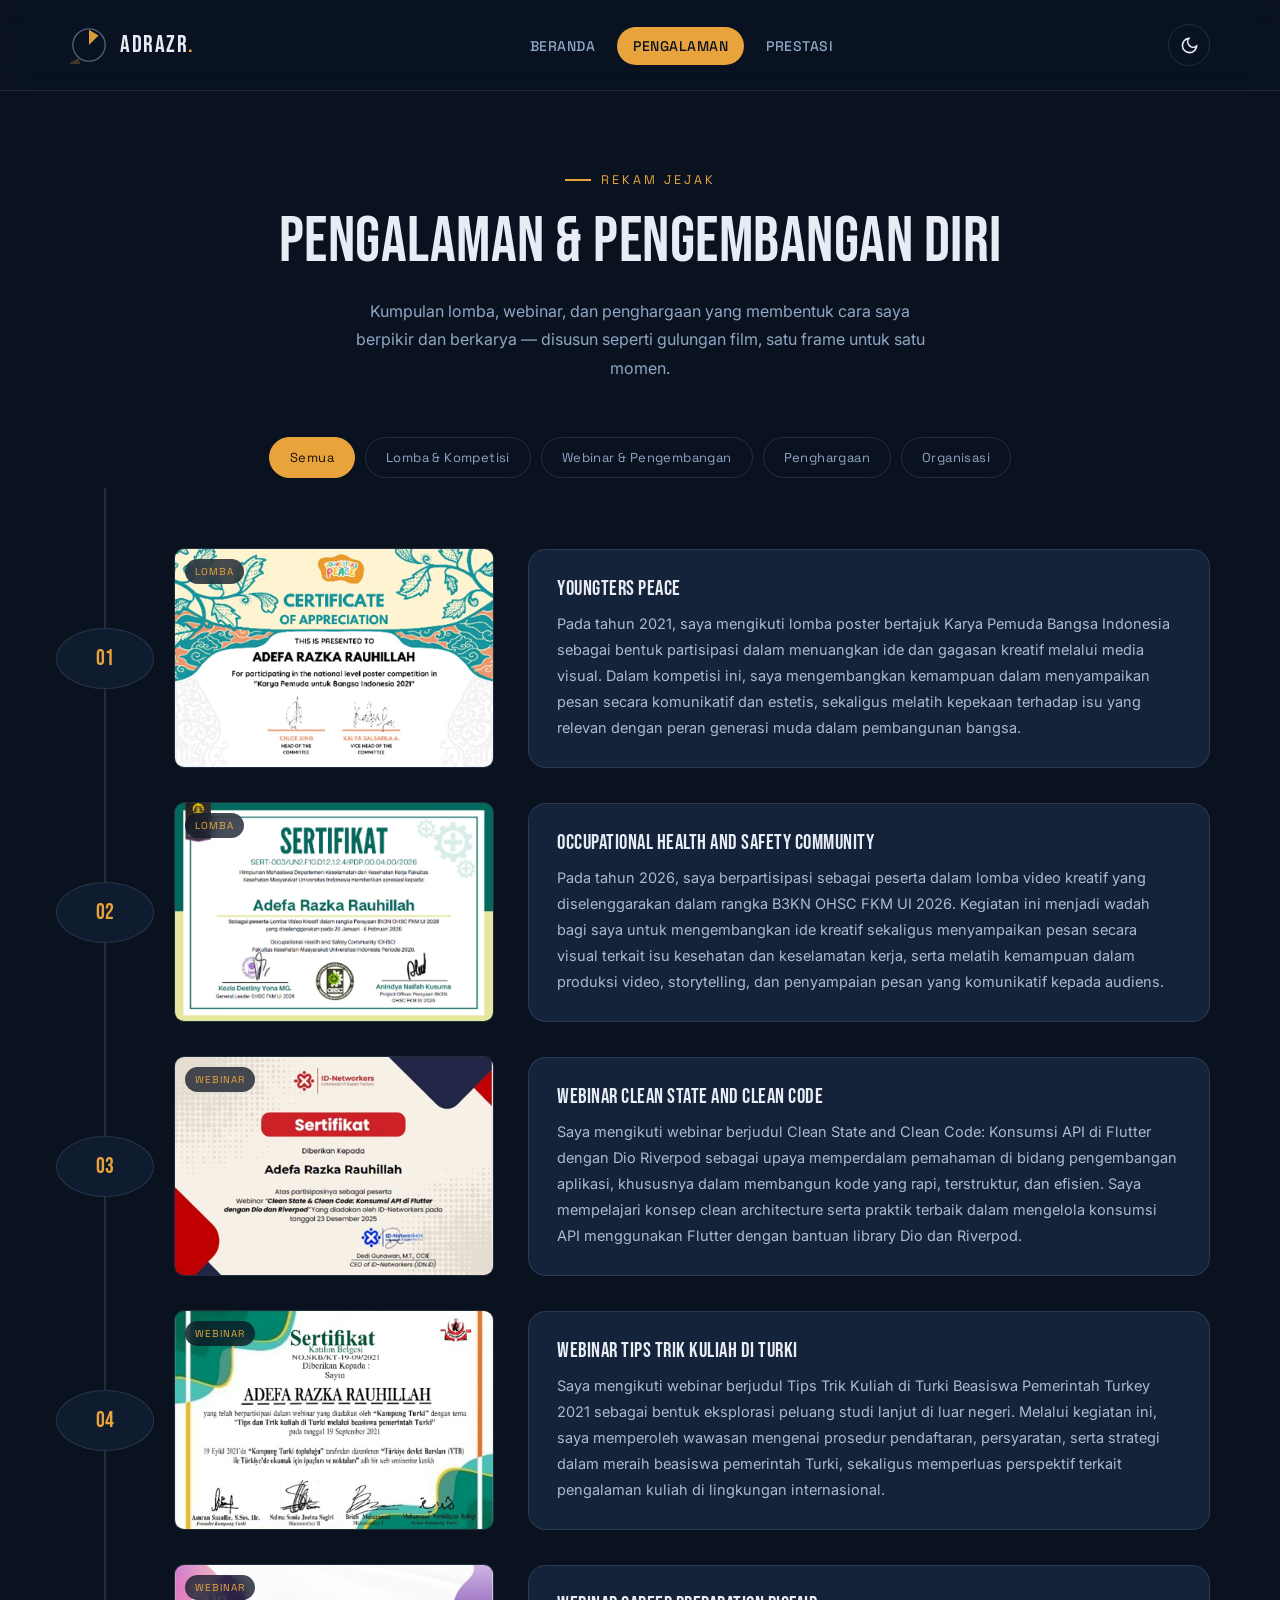
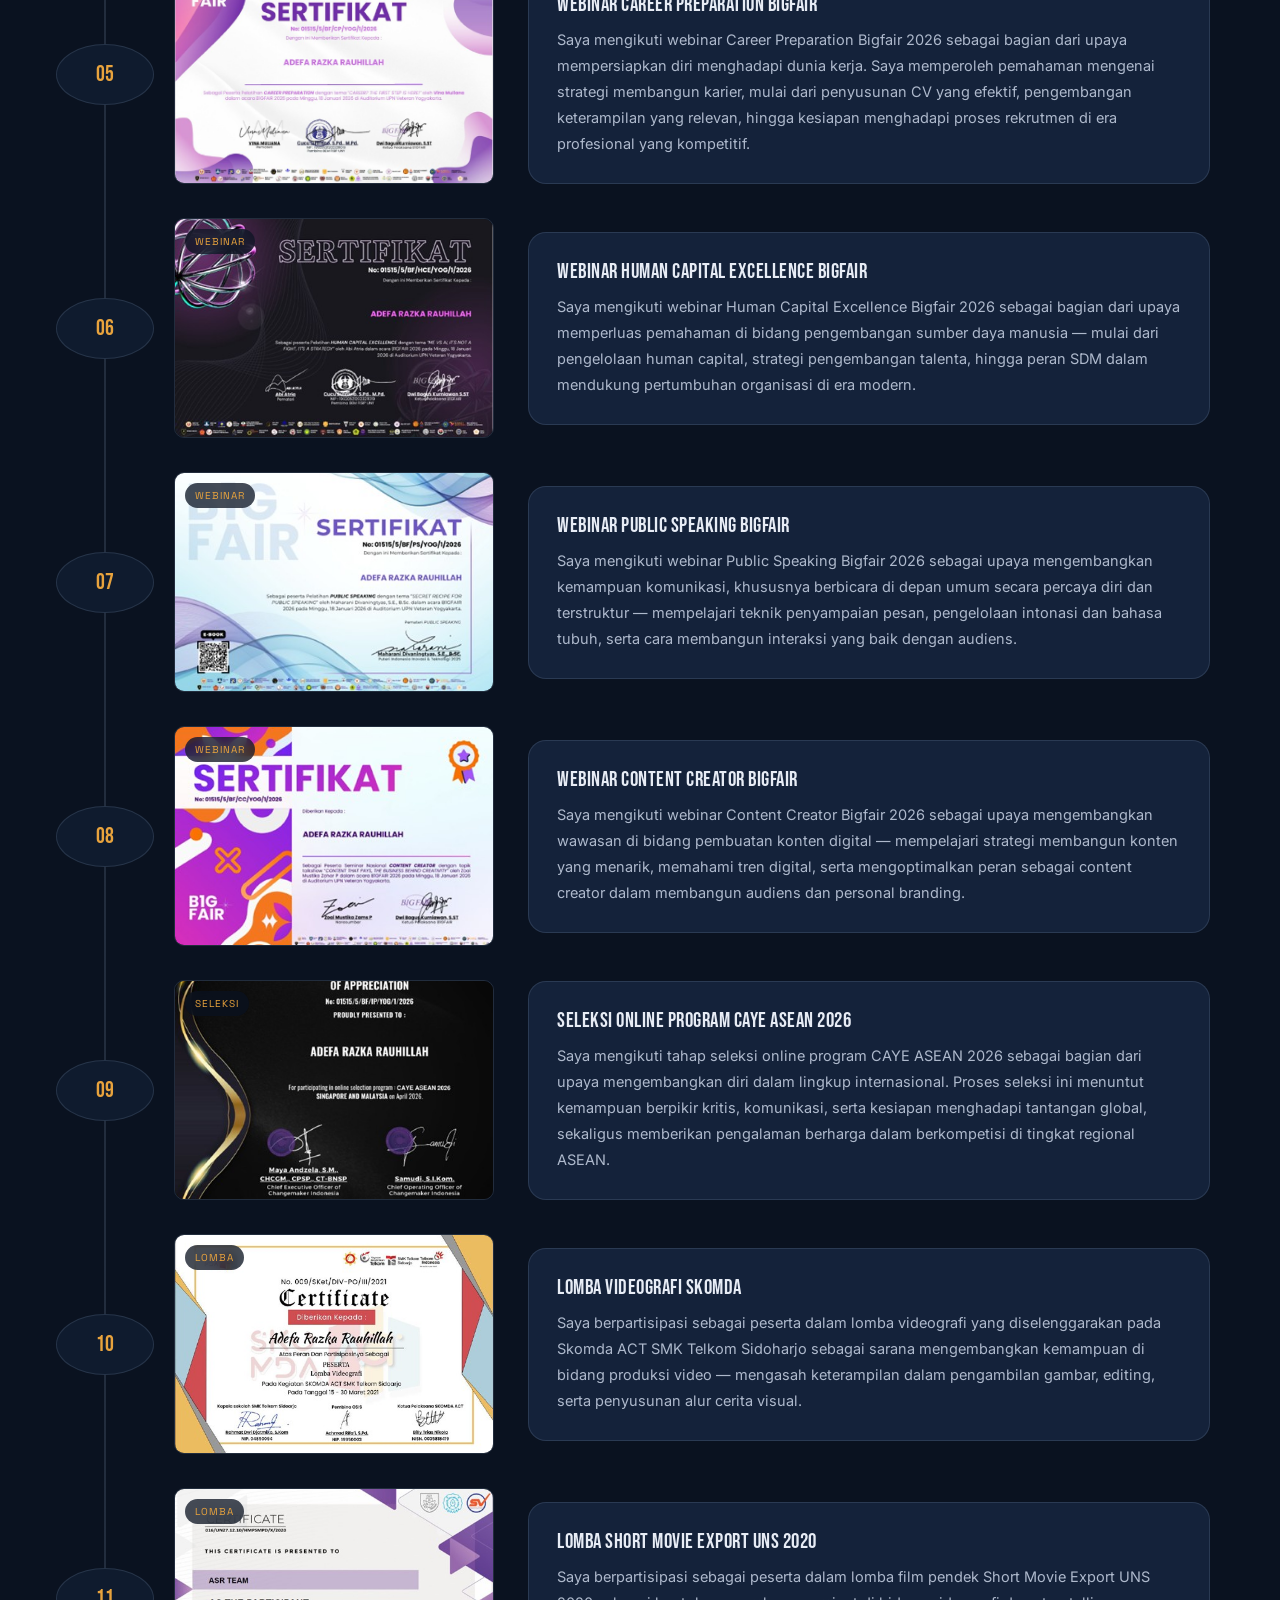
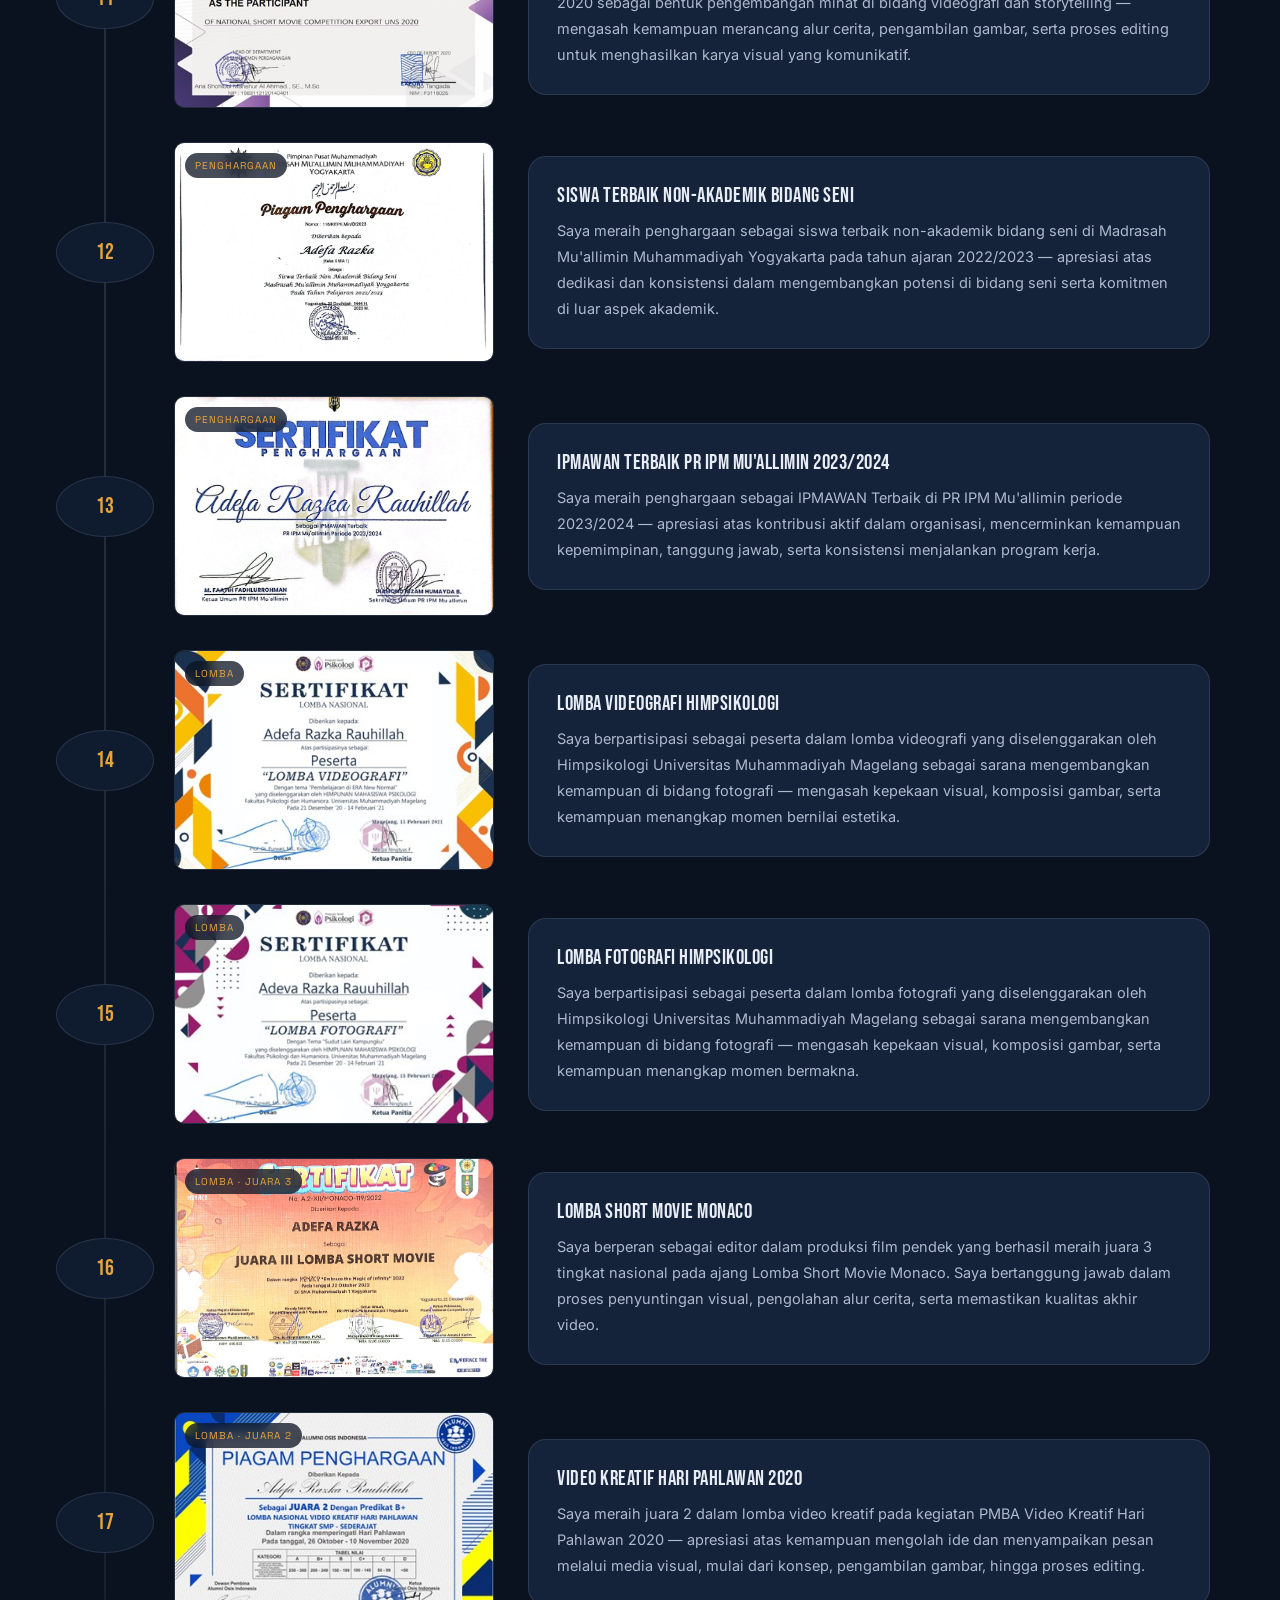
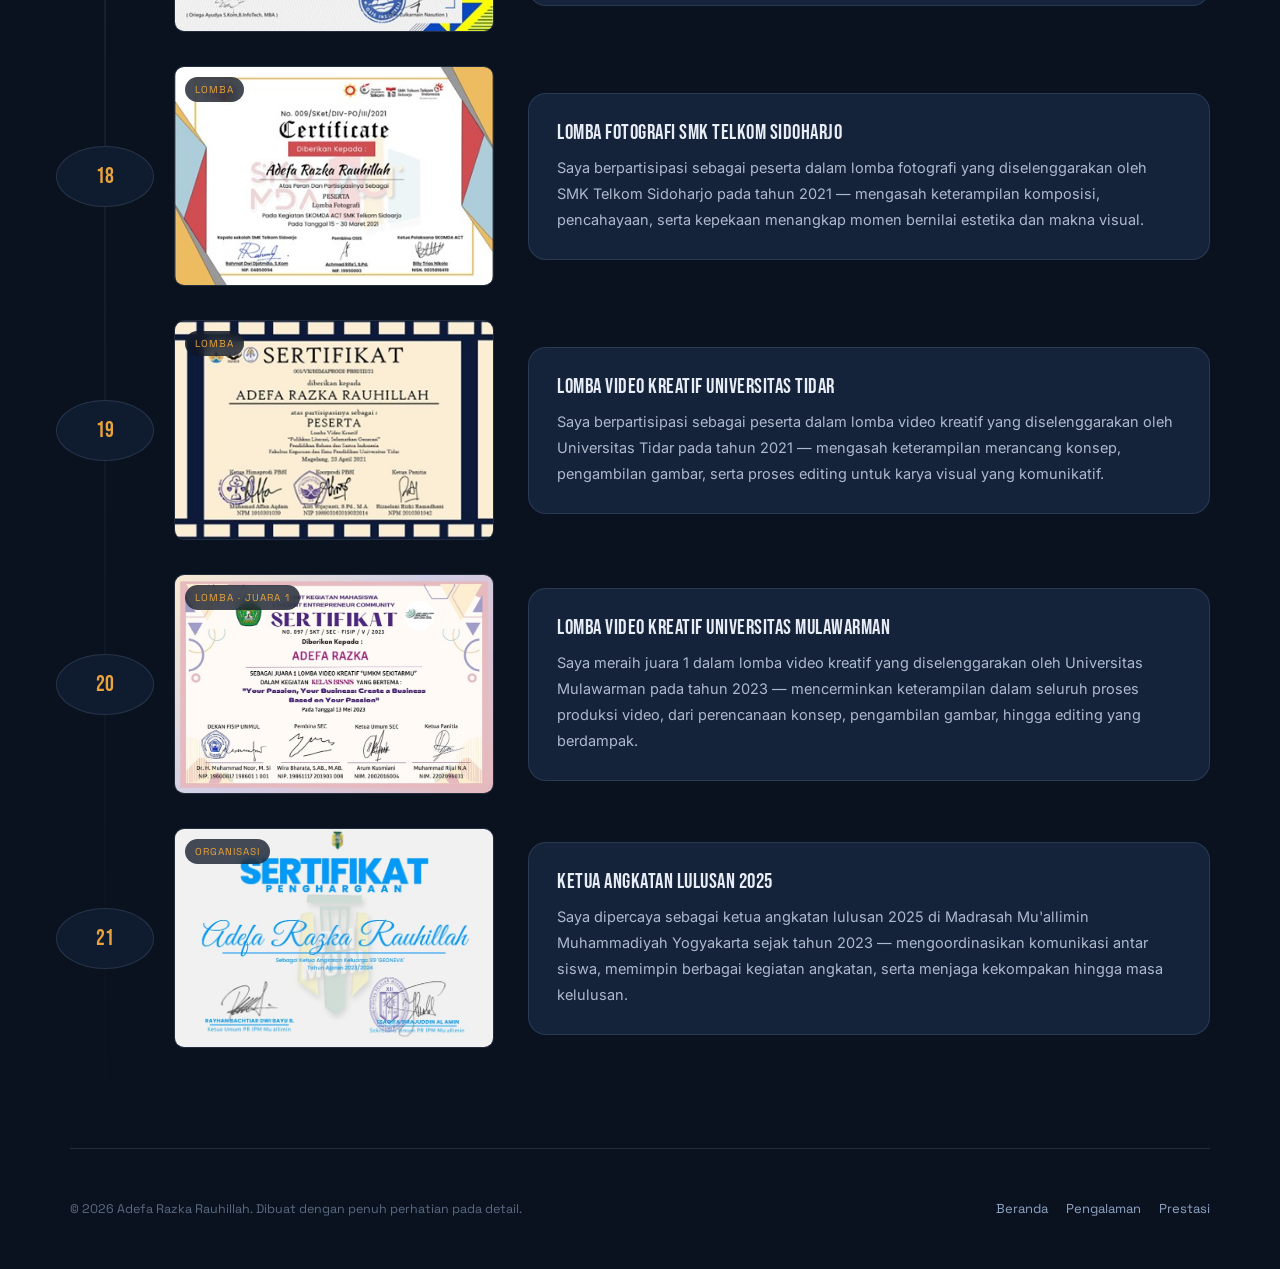
==== commit 3dfcdfa1: "Fix image file names in index1.html" ====
--- a/index1.html
+++ b/index1.html
@@ -60,7 +60,7 @@
 
   <div class="frame" data-category="lomba">
     <div class="frame-no">01</div>
-    <div class="frame-media"><span class="frame-cat">Lomba</span><img src="asset/picture1.jpg" alt="Foto Adefa Razka Rauhillah"></div>
+    <div class="frame-media"><span class="frame-cat">Lomba</span><img src="asset/Picture1.jpg" alt="Foto Adefa Razka Rauhillah"></div>
     <div class="frame-text">
       <h2>Youngters Peace</h2>
       <p>Pada tahun 2021, saya mengikuti lomba poster bertajuk Karya Pemuda Bangsa Indonesia sebagai bentuk partisipasi dalam menuangkan ide dan gagasan kreatif melalui media visual. Dalam kompetisi ini, saya mengembangkan kemampuan dalam menyampaikan pesan secara komunikatif dan estetis, sekaligus melatih kepekaan terhadap isu yang relevan dengan peran generasi muda dalam pembangunan bangsa.</p>
@@ -69,7 +69,7 @@
 
   <div class="frame" data-category="lomba">
     <div class="frame-no">02</div>
-    <div class="frame-media"><span class="frame-cat">Lomba</span><img src="asset/picture2.jpg" alt="Foto Adefa Razka Rauhillah"></div>
+    <div class="frame-media"><span class="frame-cat">Lomba</span><img src="asset/Picture2.jpg" alt="Foto Adefa Razka Rauhillah"></div>
     <div class="frame-text">
       <h2>Occupational Health and Safety Community</h2>
       <p>Pada tahun 2026, saya berpartisipasi sebagai peserta dalam lomba video kreatif yang diselenggarakan dalam rangka B3KN OHSC FKM UI 2026. Kegiatan ini menjadi wadah bagi saya untuk mengembangkan ide kreatif sekaligus menyampaikan pesan secara visual terkait isu kesehatan dan keselamatan kerja, serta melatih kemampuan dalam produksi video, storytelling, dan penyampaian pesan yang komunikatif kepada audiens.</p>
@@ -78,7 +78,7 @@
 
   <div class="frame" data-category="webinar">
     <div class="frame-no">03</div>
-    <div class="frame-media"><span class="frame-cat">Webinar</span><img src="asset/picture3.jpg" alt="Foto Adefa Razka Rauhillah"></div>
+    <div class="frame-media"><span class="frame-cat">Webinar</span><img src="asset/Picture3.jpg" alt="Foto Adefa Razka Rauhillah"></div>
     <div class="frame-text">
       <h2>Webinar Clean State and Clean Code</h2>
       <p>Saya mengikuti webinar berjudul Clean State and Clean Code: Konsumsi API di Flutter dengan Dio Riverpod sebagai upaya memperdalam pemahaman di bidang pengembangan aplikasi, khususnya dalam membangun kode yang rapi, terstruktur, dan efisien. Saya mempelajari konsep clean architecture serta praktik terbaik dalam mengelola konsumsi API menggunakan Flutter dengan bantuan library Dio dan Riverpod.</p>
